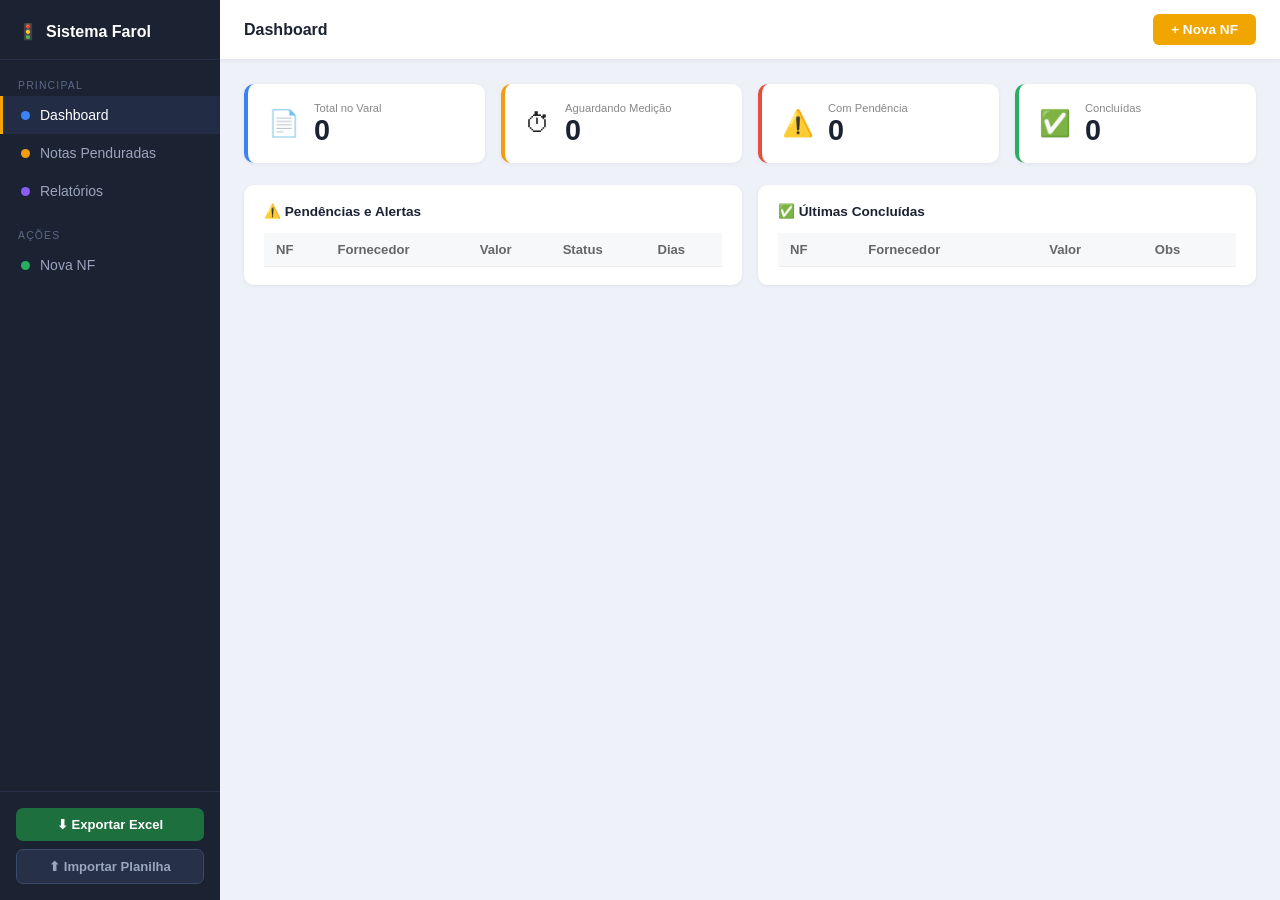
==== templates/index.html @ d57665a4 "primeiro commit" ====
<!DOCTYPE html>
<html lang="pt-BR">
<head>
  <meta charset="UTF-8"/>
  <meta name="viewport" content="width=device-width, initial-scale=1.0"/>
  <title>Sistema Farol</title>
  <link rel="stylesheet" href="/static/style.css"/>
</head>
<body>

  <aside class="sidebar">
    <div class="sidebar-logo">🚦 <span>Sistema Farol</span></div>

    <div class="sidebar-section">PRINCIPAL</div>
    <a href="#" class="nav-item active" onclick="return showPage('dashboard',this)">
      <span class="dot" style="background:#3b82f6"></span> Dashboard
    </a>
    <a href="#" class="nav-item" onclick="return showPage('varal',this)">
      <span class="dot" style="background:#f39c12"></span> Notas Penduradas
      <em class="badge-count" id="badge-pendencia" style="display:none">0</em>
    </a>
    <a href="#" class="nav-item" onclick="return showPage('relatorios',this)">
      <span class="dot" style="background:#8b5cf6"></span> Relatórios
    </a>

    <div class="sidebar-section">AÇÕES</div>
    <a href="#" class="nav-item" onclick="abrirModal(); return false;">
      <span class="dot" style="background:#27ae60"></span> Nova NF
    </a>

    <div class="sidebar-footer">
      <button class="btn-excel" onclick="exportarExcel()">⬇ Exportar Excel</button>
      <button class="btn-upload" onclick="document.getElementById('input-upload').click()">⬆ Importar Planilha</button>
      <input type="file" id="input-upload" accept=".xlsx,.xls" style="display:none" onchange="uploadPlanilha(this)"/>
    </div>
  </aside>

  <div class="main">

    <div class="topbar">
      <h2 id="page-title">Dashboard</h2>
      <button class="btn-primary" onclick="abrirModal()">+ Nova NF</button>
    </div>

    <!-- DASHBOARD -->
    <div id="page-dashboard" class="page active">
      <div class="summary-grid">
        <div class="summary-card blue">
          <div class="s-icon">📄</div>
          <div class="s-info">
            <div class="s-label">Total no Varal</div>
            <div class="s-value" id="d-total">0</div>
          </div>
        </div>
        <div class="summary-card orange">
          <div class="s-icon">⏱</div>
          <div class="s-info">
            <div class="s-label">Aguardando Medição</div>
            <div class="s-value" id="d-medicao">0</div>
          </div>
        </div>
        <div class="summary-card red">
          <div class="s-icon">⚠️</div>
          <div class="s-info">
            <div class="s-label">Com Pendência</div>
            <div class="s-value" id="d-pendencia">0</div>
          </div>
        </div>
        <div class="summary-card green">
          <div class="s-icon">✅</div>
          <div class="s-info">
            <div class="s-label">Concluídas</div>
            <div class="s-value" id="d-concluida">0</div>
          </div>
        </div>
      </div>

      <div class="row-2col">
        <div class="table-box">
          <div class="table-title">⚠️ Pendências e Alertas</div>
          <table>
            <thead><tr><th>NF</th><th>Fornecedor</th><th>Valor</th><th>Status</th><th>Dias</th></tr></thead>
            <tbody id="tabela-alertas"></tbody>
          </table>
        </div>
        <div class="table-box">
          <div class="table-title">✅ Últimas Concluídas</div>
          <table>
            <thead><tr><th>NF</th><th>Fornecedor</th><th>Valor</th><th>Obs</th></tr></thead>
            <tbody id="tabela-concluidas"></tbody>
          </table>
        </div>
      </div>
    </div>

    <!-- NOTAS PENDURADAS -->
    <div id="page-varal" class="page">
      <div class="board">
        <div class="col" data-status="processando">
          <div class="col-header orange-bg">⏱ EM PROCESSAMENTO</div>
          <div class="cards" id="cards-processando"></div>
        </div>
        <div class="col" data-status="medicao">
          <div class="col-header yellow-bg">📋 EM MEDIÇÃO</div>
          <div class="cards" id="cards-medicao"></div>
        </div>
        <div class="col" data-status="pendencia">
          <div class="col-header red-bg">⚠ COM PENDÊNCIA</div>
          <div class="cards" id="cards-pendencia"></div>
        </div>
        <div class="col" data-status="concluida">
          <div class="col-header green-bg">✅ CONCLUÍDAS</div>
          <div class="cards" id="cards-concluida"></div>
        </div>
      </div>
      <div class="drop-zones">
        <div class="drop-zone ok" data-target="concluida">
          <span>📁</span><strong>ARRASTAR PARA OK</strong><small>Aprovar para Lançamento</small>
        </div>
        <div class="drop-zone erro" data-target="pendencia">
          <span>📁</span><strong>ARRASTAR COM ERRO</strong><small>Devedor/Ajustar</small>
        </div>
      </div>
    </div>

    <!-- RELATÓRIOS -->
    <div id="page-relatorios" class="page">
      <div class="table-box">
        <div class="table-title">📁 Todas as Notas Fiscais</div>
        <table>
          <thead>
            <tr><th>NF</th><th>Fornecedor</th><th>Valor</th><th>Status</th><th>Observação</th><th>Dias</th><th>Ação</th></tr>
          </thead>
          <tbody id="tabela-relatorio"></tbody>
        </table>
      </div>
    </div>

  </div>

  <!-- MODAL -->
  <div id="modal" class="modal hidden">
    <div class="modal-box">
      <h2>Nova Nota Fiscal</h2>
      <input id="m-numero"     placeholder="Número NF"/>
      <input id="m-fornecedor" placeholder="Fornecedor"/>
      <input id="m-valor"      placeholder="Valor (ex: 15500)" type="number"/>
      <input id="m-obs"        placeholder="Observação"/>
      <select id="m-status">
        <option value="processando">Em Processamento</option>
        <option value="medicao">Em Medição</option>
        <option value="pendencia">Com Pendência</option>
        <option value="concluida">Concluída</option>
      </select>
      <div class="modal-actions">
        <button onclick="salvarNota()">Salvar</button>
        <button onclick="fecharModal()" class="cancel">Cancelar</button>
      </div>
    </div>
  </div>

  <script src="/static/app.js"></script>
</body>
</html>
---- static/style.css ----
* { box-sizing: border-box; margin: 0; padding: 0; }

body {
  font-family: 'Segoe UI', sans-serif;
  background: #eef1f7;
  color: #222;
  display: flex;
  min-height: 100vh;
}

/* ── SIDEBAR ── */
.sidebar {
  width: 220px;
  min-height: 100vh;
  background: #1b2232;
  display: flex;
  flex-direction: column;
  flex-shrink: 0;
  position: sticky;
  top: 0;
  height: 100vh;
}

.sidebar-logo {
  padding: 22px 18px 18px;
  font-size: 1rem;
  font-weight: bold;
  color: #f0a500;
  display: flex;
  align-items: center;
  gap: 8px;
  border-bottom: 1px solid #263047;
}
.sidebar-logo span { color: #fff; }

.sidebar-section {
  padding: 20px 18px 5px;
  font-size: 0.65rem;
  color: #5a6a88;
  letter-spacing: 1.2px;
  text-transform: uppercase;
}

.nav-item {
  display: flex;
  align-items: center;
  gap: 10px;
  padding: 11px 18px;
  color: #9aa5bf;
  text-decoration: none;
  font-size: 0.875rem;
  border-left: 3px solid transparent;
  transition: all 0.15s;
  position: relative;
}
.nav-item:hover { background: #222d45; color: #fff; }
.nav-item.active { background: #222d45; color: #fff; border-left-color: #f0a500; }

.dot {
  width: 9px; height: 9px;
  border-radius: 50%;
  flex-shrink: 0;
}

.badge-count {
  margin-left: auto;
  background: #e74c3c;
  color: #fff;
  font-size: 0.68rem;
  font-style: normal;
  font-weight: bold;
  border-radius: 10px;
  padding: 2px 7px;
}

.sidebar-footer {
  margin-top: auto;
  padding: 16px;
  border-top: 1px solid #263047;
}

.btn-excel {
  width: 100%;
  background: #1e6f3e;
  color: #fff;
  border: none;
  border-radius: 7px;
  padding: 9px;
  font-size: 0.82rem;
  font-weight: 600;
  cursor: pointer;
  transition: background 0.2s;
  margin-bottom: 8px;
}
.btn-excel:hover { background: #175c33; }

.btn-upload {
  width: 100%;
  background: #263047;
  color: #9aa5bf;
  border: 1px solid #3a4a6a;
  border-radius: 7px;
  padding: 9px;
  font-size: 0.82rem;
  font-weight: 600;
  cursor: pointer;
  transition: background 0.2s;
}
.btn-upload:hover { background: #2e3a58; color: #fff; }

/* ── MAIN ── */
.main { flex: 1; display: flex; flex-direction: column; overflow-x: hidden; }

/* ── TOPBAR ── */
.topbar {
  background: #fff;
  padding: 14px 24px;
  display: flex;
  align-items: center;
  justify-content: space-between;
  border-bottom: 1px solid #e4e7ed;
  position: sticky;
  top: 0;
  z-index: 10;
  box-shadow: 0 1px 4px rgba(0,0,0,0.05);
}
.topbar h2 { font-size: 1rem; color: #1b2232; font-weight: 700; }

.btn-primary {
  background: #f0a500;
  color: #fff;
  border: none;
  border-radius: 6px;
  padding: 8px 18px;
  font-size: 0.85rem;
  font-weight: 600;
  cursor: pointer;
  transition: background 0.2s;
}
.btn-primary:hover { background: #d4920a; }

/* ── PAGES ── */
.page { display: none; padding: 24px; }
.page.active { display: block; }

/* ── SUMMARY GRID ── */
.summary-grid {
  display: grid;
  grid-template-columns: repeat(4, 1fr);
  gap: 16px;
  margin-bottom: 22px;
}
@media (max-width: 900px) { .summary-grid { grid-template-columns: repeat(2,1fr); } }

.summary-card {
  background: #fff;
  border-radius: 10px;
  padding: 18px 20px;
  display: flex;
  align-items: center;
  gap: 14px;
  border-left: 4px solid #3b82f6;
  box-shadow: 0 1px 4px rgba(0,0,0,0.06);
}
.summary-card.blue   { border-left-color: #3b82f6; }
.summary-card.orange { border-left-color: #f39c12; }
.summary-card.red    { border-left-color: #e74c3c; }
.summary-card.green  { border-left-color: #27ae60; }

.s-icon { font-size: 1.6rem; }
.s-label { font-size: 0.7rem; color: #888; margin-bottom: 2px; }
.s-value { font-size: 1.8rem; font-weight: 800; color: #1b2232; line-height: 1; }

/* ── 2 COLUNAS ── */
.row-2col { display: grid; grid-template-columns: 1fr 1fr; gap: 16px; }
@media (max-width: 900px) { .row-2col { grid-template-columns: 1fr; } }

/* ── TABLE BOX ── */
.table-box {
  background: #fff;
  border-radius: 10px;
  padding: 18px 20px;
  box-shadow: 0 1px 4px rgba(0,0,0,0.06);
}
.table-title { font-size: 0.85rem; font-weight: 700; color: #1b2232; margin-bottom: 14px; }

table { width: 100%; border-collapse: collapse; font-size: 0.82rem; }
thead tr { background: #f7f8fa; }
th { padding: 9px 12px; text-align: left; color: #666; font-weight: 600; border-bottom: 1px solid #eee; }
td { padding: 9px 12px; border-bottom: 1px solid #f2f2f2; color: #333; }
tr:last-child td { border-bottom: none; }

.badge {
  padding: 3px 9px;
  border-radius: 20px;
  font-size: 0.72rem;
  font-weight: 700;
}
.badge.processando { background: #fff3e0; color: #e67e22; }
.badge.medicao     { background: #fffde7; color: #b7950b; }
.badge.pendencia   { background: #fdecea; color: #e74c3c; }
.badge.concluida   { background: #e8f5e9; color: #27ae60; }

.dias-alerta { color: #e74c3c; font-weight: 700; }

.btn-del {
  background: none;
  border: 1px solid #e74c3c;
  color: #e74c3c;
  border-radius: 5px;
  padding: 3px 10px;
  cursor: pointer;
  font-size: 0.75rem;
}
.btn-del:hover { background: #fdecea; }

/* ── BOARD ── */
.board {
  display: grid;
  grid-template-columns: repeat(4, 1fr);
  gap: 14px;
  margin-bottom: 16px;
}
@media (max-width: 900px) { .board { grid-template-columns: repeat(2,1fr); } }

.col {
  background: #fff;
  border-radius: 10px;
  overflow: hidden;
  min-height: 220px;
  box-shadow: 0 1px 4px rgba(0,0,0,0.07);
}
.col-header {
  padding: 10px;
  font-size: 0.72rem;
  font-weight: 700;
  letter-spacing: 0.4px;
  text-align: center;
  color: #fff;
}
.orange-bg { background: #e67e22; }
.yellow-bg { background: #f39c12; color: #1a1a2e; }
.red-bg    { background: #c0392b; }
.green-bg  { background: #27ae60; }

.cards { padding: 8px; display: flex; flex-direction: column; gap: 7px; min-height: 80px; }

.card {
  background: #f7f8fa;
  border: 1px solid #e8eaed;
  border-radius: 7px;
  padding: 10px;
  cursor: grab;
  font-size: 0.8rem;
  transition: box-shadow 0.15s;
  user-select: none;
}
.card:hover { box-shadow: 0 2px 8px rgba(0,0,0,0.1); }
.card.dragging { opacity: 0.35; }

/* Alerta piscante leve para pendência */
.card.alerta-pendencia {
  border-color: #e74c3c;
  animation: pulseAlert 2.8s ease-in-out infinite;
}

@keyframes pulseAlert {
  0%   { box-shadow: 0 0 0 0 rgba(231, 76, 60, 0); }
  50%  { box-shadow: 0 0 0 4px rgba(231, 76, 60, 0.2); }
  100% { box-shadow: 0 0 0 0 rgba(231, 76, 60, 0); }
}

.card-title { font-weight: 700; color: #1b2232; margin-bottom: 3px; }
.card-valor { color: #3b82f6; font-weight: 600; margin-bottom: 4px; }
.card-footer { display: flex; justify-content: space-between; font-size: 0.72rem; color: #888; }

/* ── DROP ZONES ── */
.drop-zones { display: flex; gap: 14px; justify-content: center; margin-top: 6px; }
.drop-zone {
  flex: 1; max-width: 360px;
  border: 2px dashed;
  border-radius: 10px;
  padding: 18px;
  text-align: center;
  background: #fff;
  transition: background 0.2s;
}
.drop-zone span { font-size: 1.8rem; display: block; margin-bottom: 4px; }
.drop-zone strong { display: block; font-size: 0.88rem; }
.drop-zone small  { font-size: 0.75rem; opacity: 0.65; }
.drop-zone.ok   { border-color: #27ae60; color: #27ae60; }
.drop-zone.erro { border-color: #e74c3c; color: #e74c3c; }
.drop-zone.ok.over   { background: #eafaf1; }
.drop-zone.erro.over { background: #fdecea; }

/* ── MODAL ── */
.modal {
  position: fixed; inset: 0;
  background: rgba(0,0,0,0.3);
  display: flex; align-items: center; justify-content: center;
  z-index: 100;
}
.modal.hidden { display: none; }

.modal-box {
  background: #fff;
  border-radius: 12px;
  padding: 28px;
  width: 360px;
  display: flex;
  flex-direction: column;
  gap: 12px;
  box-shadow: 0 8px 32px rgba(0,0,0,0.15);
}
.modal-box h2 { color: #1b2232; font-size: 1rem; }

.modal-box input,
.modal-box select {
  border: 1px solid #dde1ea;
  border-radius: 6px;
  padding: 9px 12px;
  font-size: 0.88rem;
  width: 100%;
  color: #333;
  background: #f7f8fa;
}
.modal-actions { display: flex; gap: 8px; }
.modal-actions button {
  flex: 1; padding: 9px; border-radius: 6px;
  border: none; cursor: pointer; font-weight: 700; font-size: 0.88rem;
}
.modal-actions button:first-child { background: #27ae60; color: #fff; }
.modal-actions button.cancel { background: #eee; color: #555; }
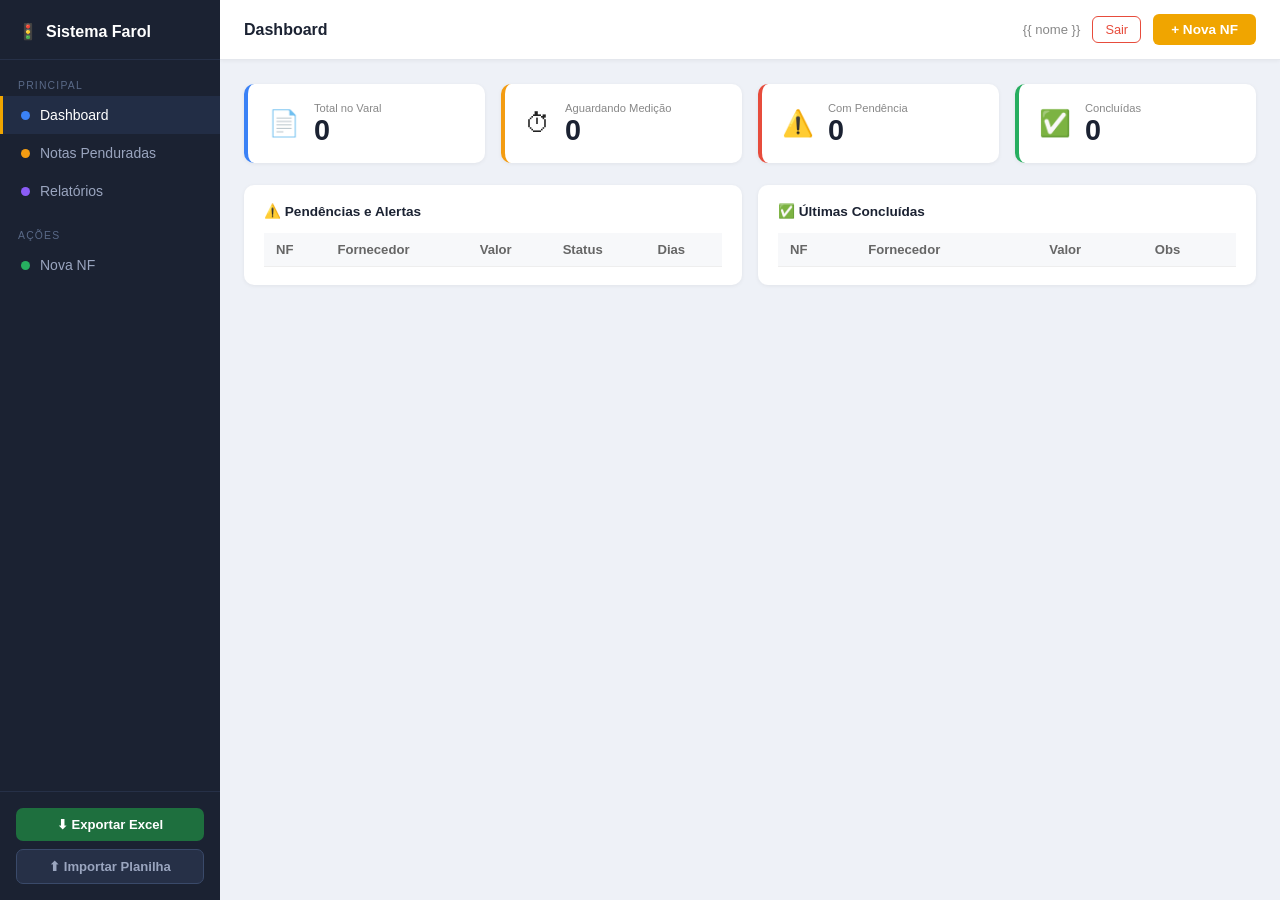
==== commit 6c2cd72e: "login multi-usuario" ====
--- a/templates/index.html
+++ b/templates/index.html
@@ -39,7 +39,11 @@
 
     <div class="topbar">
       <h2 id="page-title">Dashboard</h2>
-      <button class="btn-primary" onclick="abrirModal()">+ Nova NF</button>
+      <div style="display:flex;align-items:center;gap:12px;">
+        <span style="font-size:0.82rem;color:#888;">{{ nome }}</span>
+        <a href="/logout" style="font-size:0.8rem;color:#e74c3c;text-decoration:none;border:1px solid #e74c3c;padding:5px 12px;border-radius:6px;">Sair</a>
+        <button class="btn-primary" onclick="abrirModal()">+ Nova NF</button>
+      </div>
     </div>
 
     <!-- DASHBOARD -->
